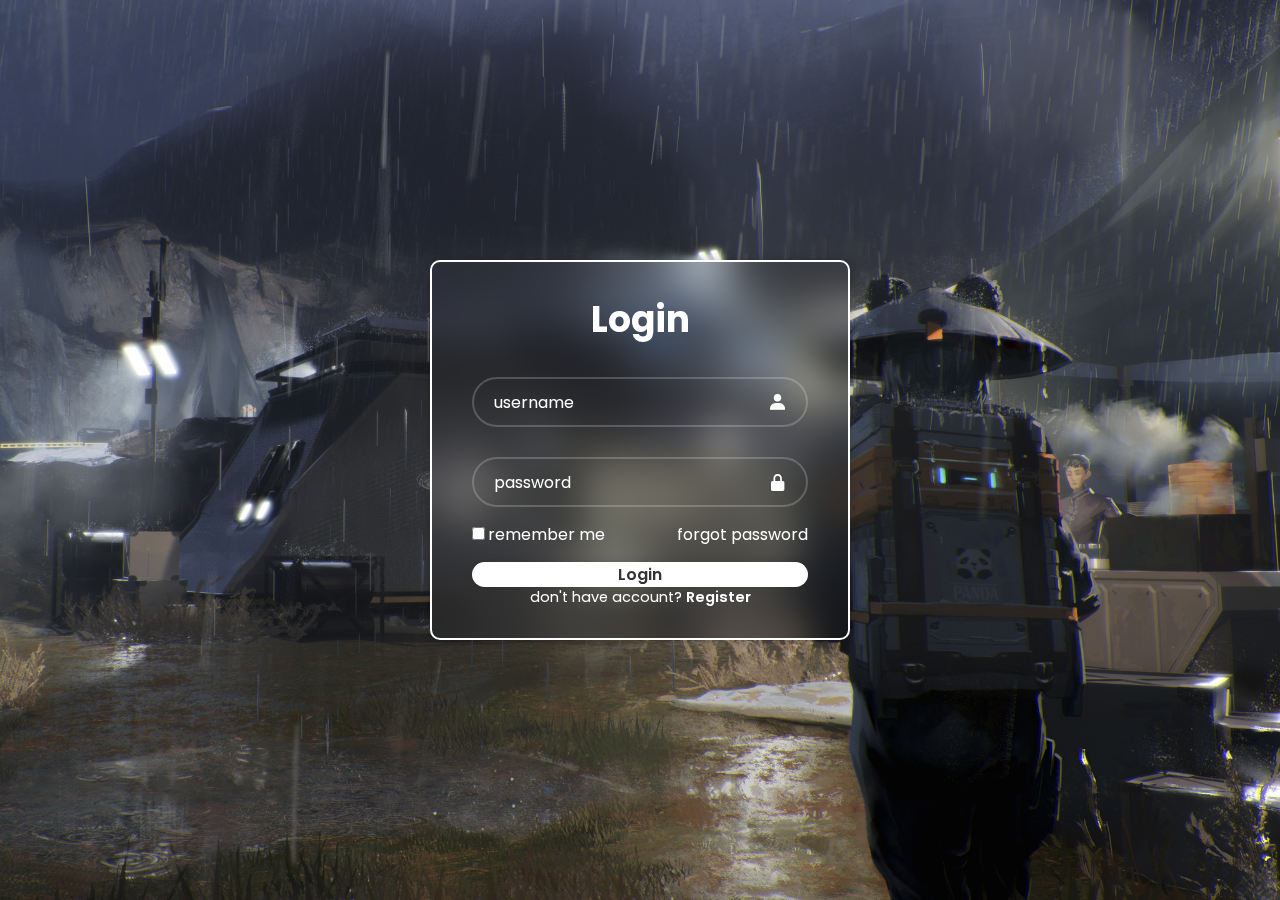
==== login/asset/index.html @ 1fda2587 "Add files via upload" ====
<!DOCTYPE html>
<html lang="en">
<head>
  <meta charset="UTF-8">
  <meta name="viewport" content="width=device-width, initial-scale=1.0">
  <title>Document</title> 
  <link rel="stylesheet" href="style.css">
  <link href='https://unpkg.com/boxicons@2.1.4/css/boxicons.min.css' rel='stylesheet'>
</head>
<body>
  <div class="wrapper">
    <form action="">
      <h1>Login</h1>
      <div class="input-box">
        <input type="text" placeholder="username"
        required>
        <i class='bx bxs-user'></i>
      </div>
      <div class="input-box">
        <input type="password" placeholder="password"
        required>
        <i class='bx bxs-lock-alt' ></i>
      </div>

      <div class="remember-forgot">
        <label><input type="checkbox">remember me</label>
        <a href="#">forgot password</a>
      </div>

      <button type="submit" class="btn">Login</button>

      <div class="register-link">
        <p>don't have account? <a href="#">Register</a></p>
      </div>
    </form>
  </div>
</body>
</html>
---- login/asset/style.css ----
@import url('https://fonts.googleapis.com/css2?family=Poppins:ital,wght@0,100;0,200;0,300;0,400;0,500;0,600;0,700;0,800;0,900;1,100;1,200;1,300;1,400;1,500;1,600;1,700;1,800;1,900&display=swap');

*{
  margin: 0;
  padding: 0;
  box-sizing: border-box;
  font-family: "Poppins", sans-serif;
}

body {
  display: flex;
  justify-content: center;
  align-items: center;
  min-height: 100vh;
  background: url('img.jpg') no-repeat;
  background-size: cover;
  background-position: center;
}

.wrapper {
  width: 420px;
  background: transparent;
  border: 2px solid rgba(255, 255, 255, 2);
  backdrop-filter: blur(20px);
  box-shadow: 0 0 10px rgba(0, 0, 0, .2);
  color: #fff;
  border-radius: 10px;
  padding: 30px 40px;
}

.wrapper h1 {
  font-size: 36px;
  text-align: center;
}
.wrapper .input-box {
  position: relative;
  width: 100%;
  height: 50px;
  margin: 30px 0;
}

.input-box input {
  width: 100%;
  height: 100%;
  background: transparent;
  border: none;
  outline: none;
  border: 2px solid rgba(255, 255, 255, .2);
  border-radius: 40px;
  font-size: 16px;
  color: #fff;
  padding: 20px 45px 20px 20px;
}

.input-box input::placeholder {
  color: #fff;
}

.input-box i {
  position: absolute;
  right: 20px;
  top: 50%;
  transform: translateY(-50%);
  font-size: 20px;
}

.wrapper .remember-forgot {
  display: flex;
  justify-content: space-between;
  font-size: 14.5px 0 15px;
  margin: -15px 0 15px;
}
.remember-forgot label input {
  accent-color: #fff;
  margin-right: 3px;
}
.remember-forgot a {
  color: #fff;
  text-decoration: none;
}
.remember-forgot a:hover {
  text-decoration: underline;
}
.wrapper .btn {
  width: 100%;
  height: 45%;
  background: #fff;
  border: none;
  outline: none;
  border-radius: 40px;
  box-shadow: 0 0 10px rgba(0, 0, 0, .1);
  cursor: pointer;
  font-size: 16px;
  color: #333;
  font-weight: 600;
}
.wrapper .register-link {
  font-size: 14.5px;
  text-align: center;
  margin-top: 20px 0 15px;
}
.register-link p a {
  color: #fff;
  text-decoration: none;
  font-weight: 600;
}
.register-link p a:hover {
  text-decoration: underline;
}
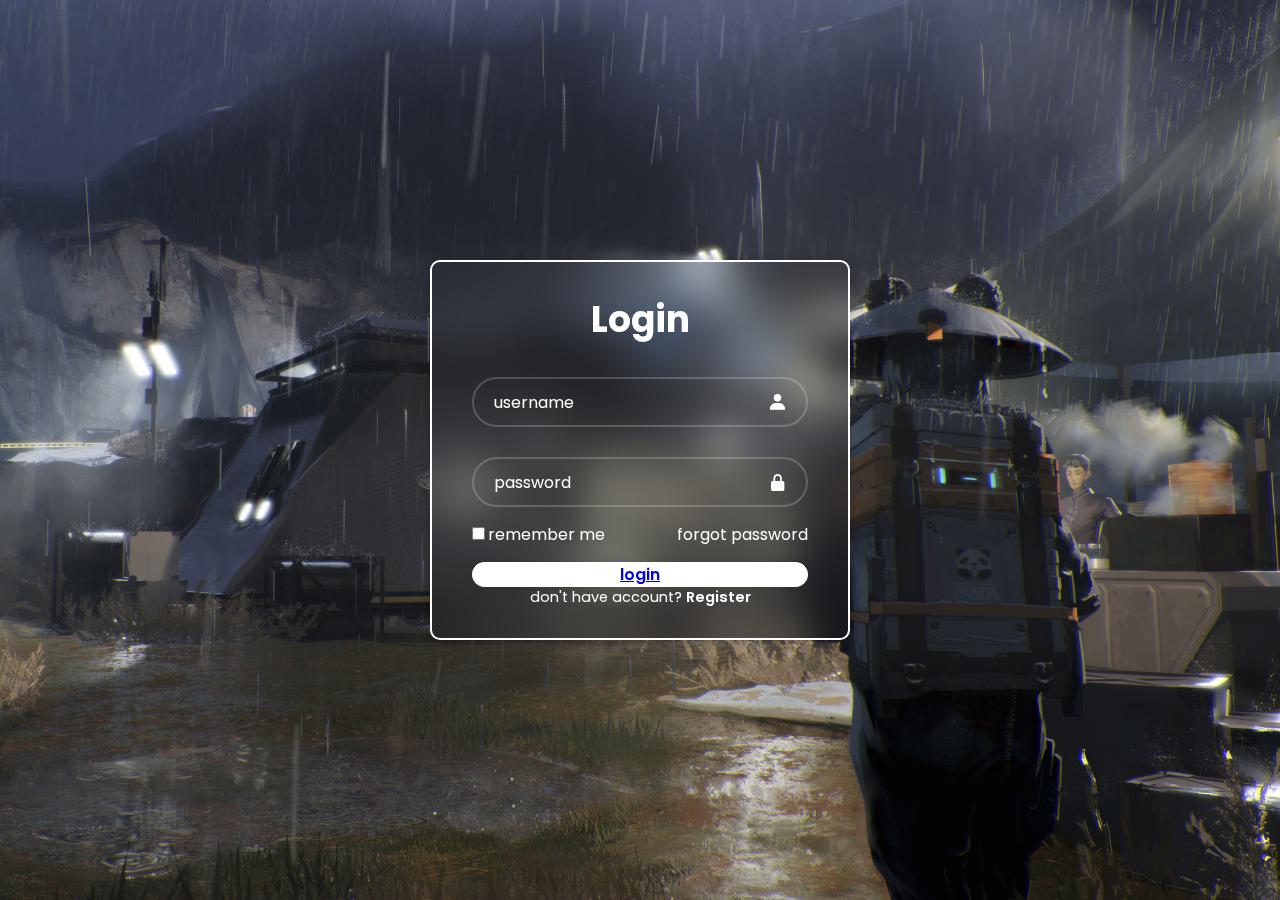
==== commit c62a23ec: "Update index.html" ====
--- a/login/asset/index.html
+++ b/login/asset/index.html
@@ -27,7 +27,7 @@
         <a href="#">forgot password</a>
       </div>
 
-      <button type="submit" class="btn">Login</button>
+      <button type="submit" class="btn"><a href="https://jeanelangdarmawan.github.io/web/">login</a></button>
 
       <div class="register-link">
         <p>don't have account? <a href="#">Register</a></p>
@@ -35,4 +35,5 @@
     </form>
   </div>
 </body>
-</html>+</html>
+
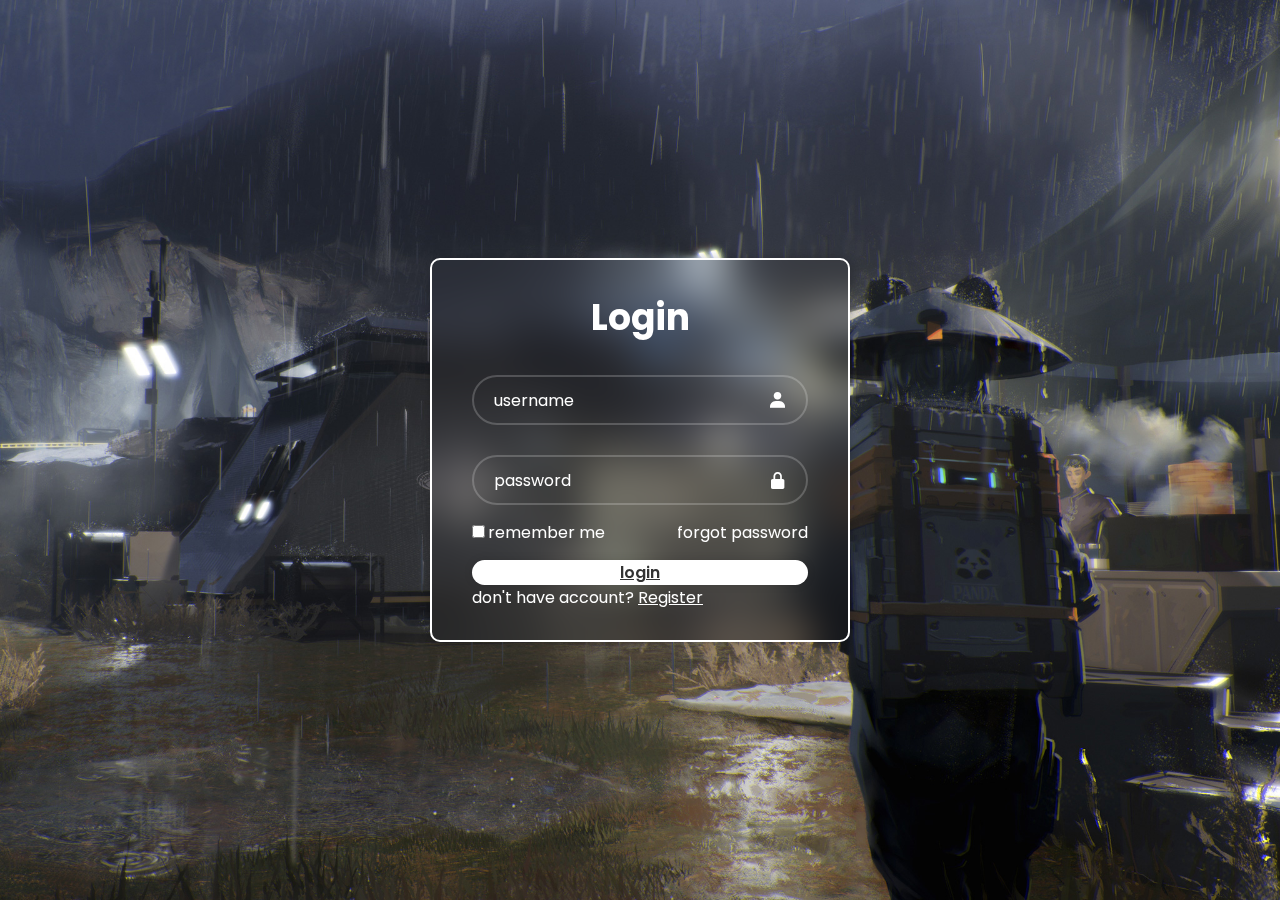
==== commit 8f96ebe7: "Update index.html" ====
--- a/login/asset/style.css
+++ b/login/asset/style.css
@@ -94,6 +94,8 @@
   color: #333;
   font-weight: 600;
 }
+.wrapper a {
+  color: inherit;
 .wrapper .register-link {
   font-size: 14.5px;
   text-align: center;
